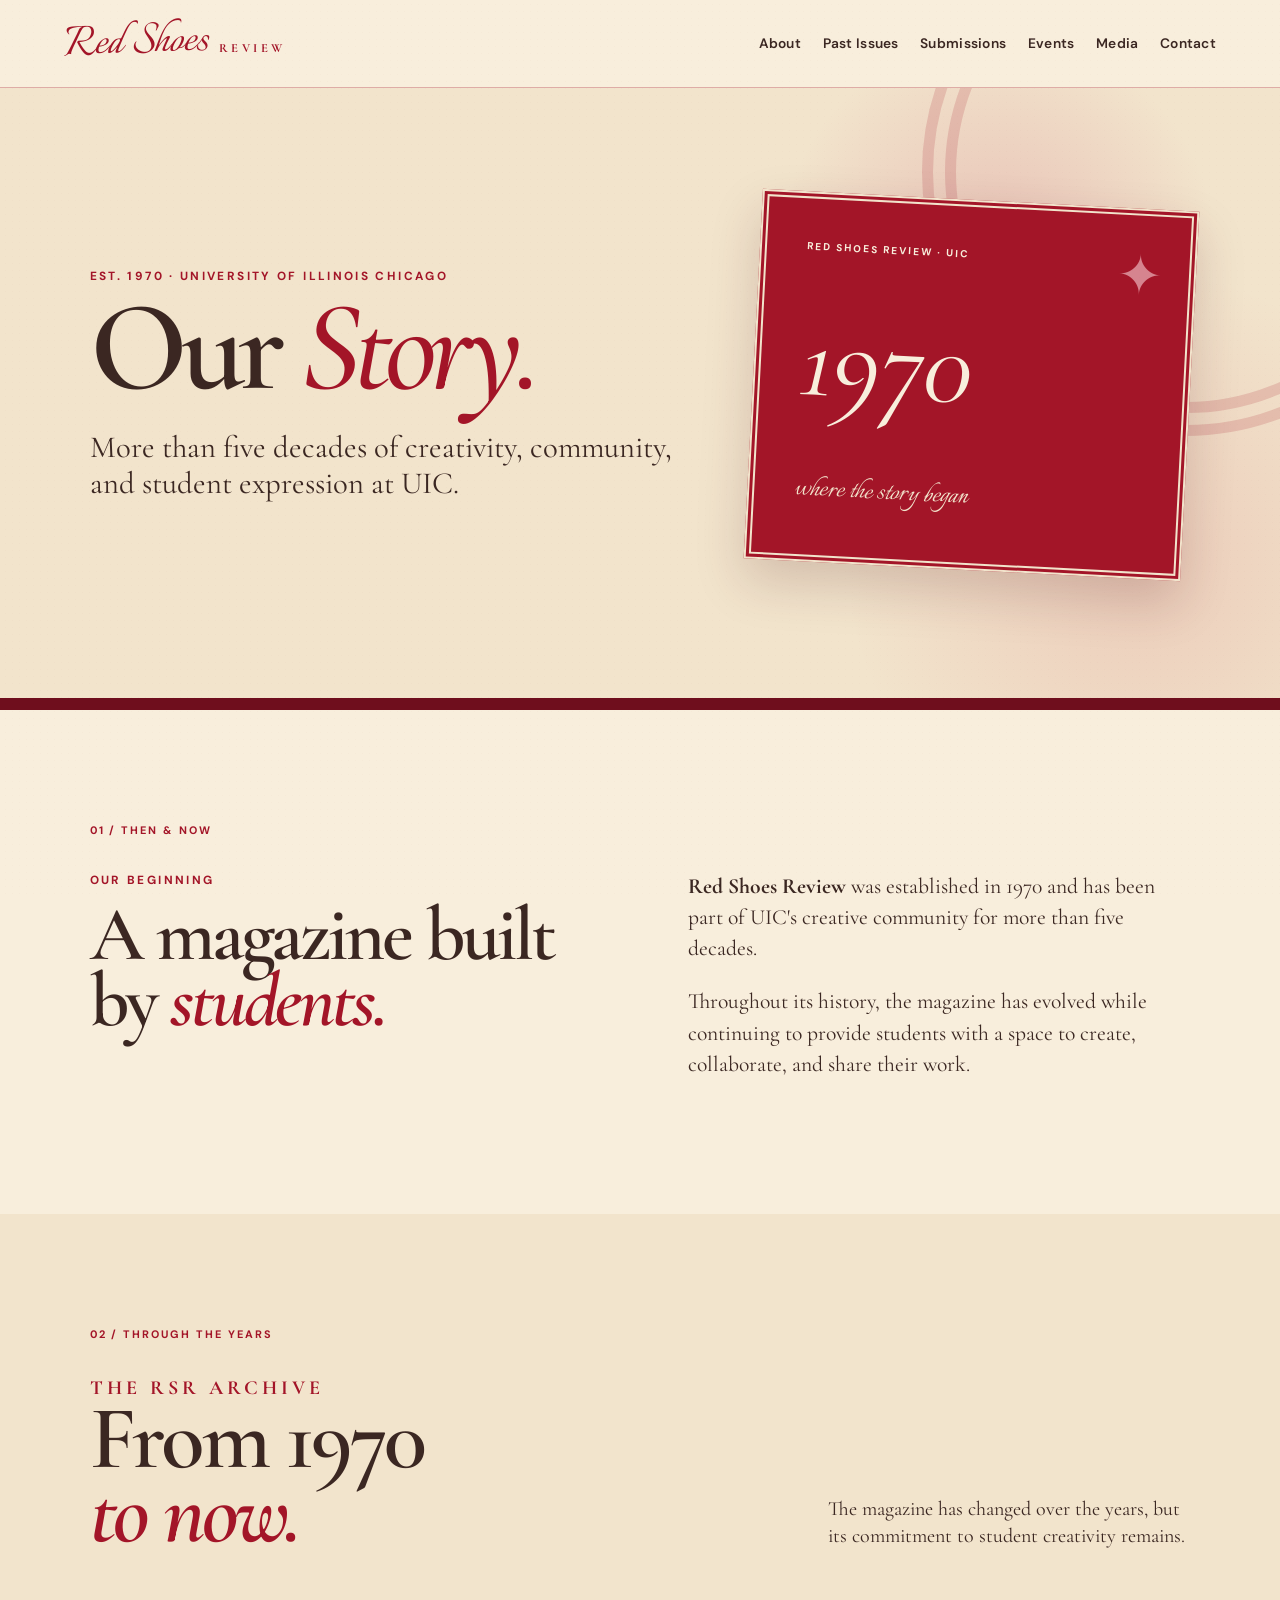
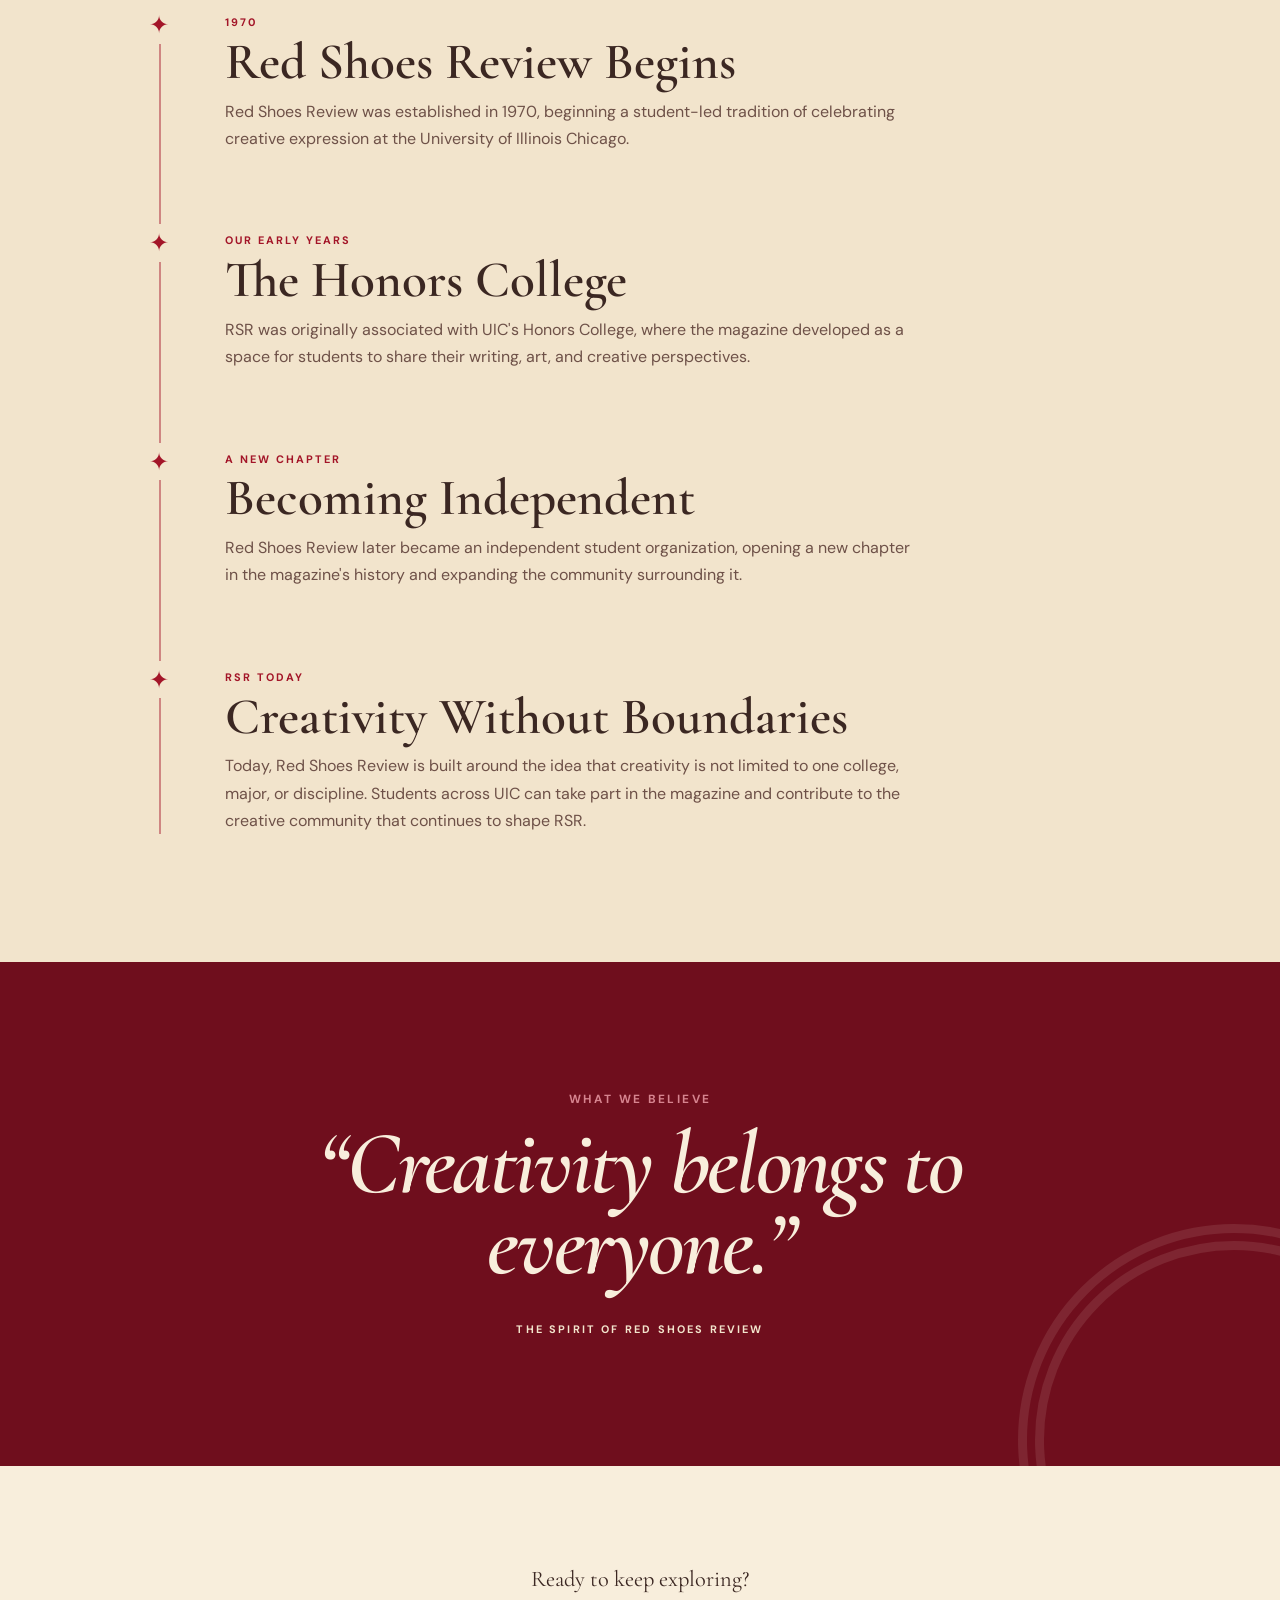
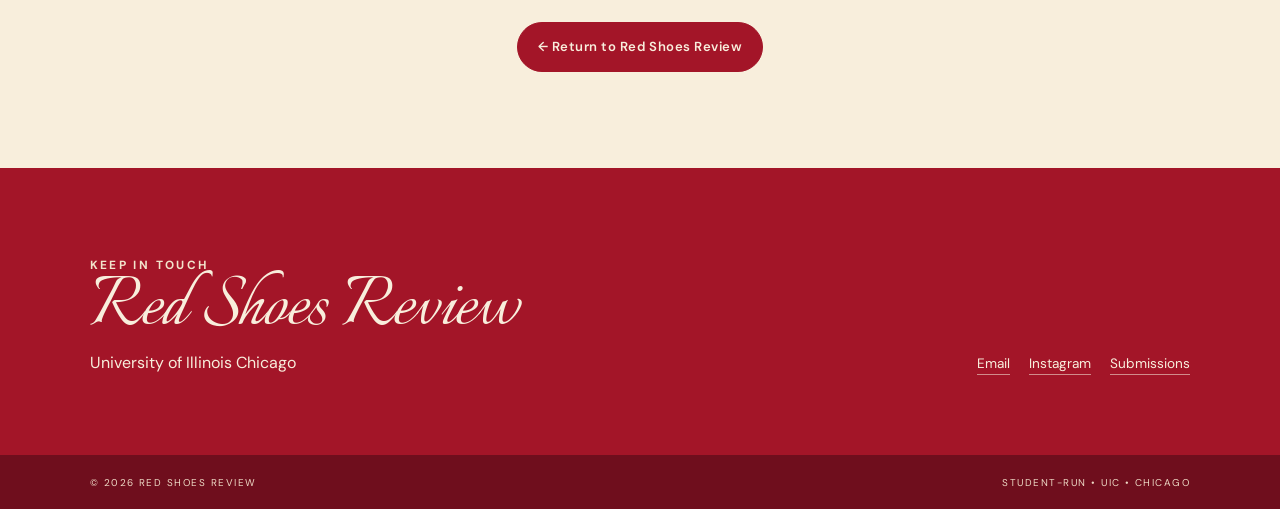
==== story.html @ 0aea09d3 "Add story.html with complete page structure This file contains the complete HTML structure for the '" ====
<!doctype html>
<html lang="en">
<head>
  <meta charset="utf-8" />
  <meta name="viewport" content="width=device-width, initial-scale=1" />

  <meta
    name="description"
    content="The story of Red Shoes Review, UIC's student literary and arts magazine."
  />

  <title>Our Story | Red Shoes Review</title>

  <link rel="preconnect" href="https://fonts.googleapis.com">
  <link rel="preconnect" href="https://fonts.gstatic.com" crossorigin>

  <link
    href="https://fonts.googleapis.com/css2?family=Cormorant+Garamond:ital,wght@0,500;0,600;0,700;1,600&family=DM+Sans:wght@400;500;600&family=Italianno&display=swap"
    rel="stylesheet"
  >

  <style>

    :root {
      --cream: #f2e4cc;
      --cream-light: #f8eedc;
      --cream-deep: #dfc8a7;

      --red: #a31528;
      --red-bright: #bf2037;
      --red-dark: #6f0e1d;

      --pink: #d6848f;
      --rose: #b84d60;

      --brown: #3b2722;
      --brown-soft: #6e5148;

      --line: rgba(59,39,34,.28);
      --shadow: rgba(77,20,27,.18);
    }


    * {
      box-sizing: border-box;
    }


    html {
      scroll-behavior: smooth;
    }


    body {
      margin: 0;
      color: var(--brown);
      background: var(--cream-light);
      font-family: "DM Sans", Arial, sans-serif;
      line-height: 1.55;
    }


    /* PAPER TEXTURE */

    body::before {
      content: "";
      position: fixed;
      inset: 0;
      z-index: 100;
      pointer-events: none;
      opacity: .12;

      background-image:
        radial-gradient(rgba(74,46,35,.35) .45px, transparent .45px),
        radial-gradient(rgba(120,40,45,.16) .55px, transparent .55px);

      background-size: 4px 4px, 7px 7px;
      background-position: 0 0, 2px 1px;
      mix-blend-mode: multiply;
    }


    a {
      color: inherit;
    }


    /* HEADER */

    .site-header {
      position: sticky;
      top: 0;
      z-index: 50;

      min-height: 88px;
      padding: 14px 5vw;

      display: flex;
      justify-content: space-between;
      align-items: center;
      gap: 2rem;

      background: rgba(248,238,220,.96);
      border-bottom: 1px solid rgba(163,21,40,.3);

      backdrop-filter: blur(10px);
    }


    .logo {
      text-decoration: none;

      display: flex;
      align-items: baseline;
      gap: .6rem;

      color: var(--red);
    }


    .logo-script {
      font-family: "Italianno", cursive;
      font-size: 3.25rem;
      line-height: .7;
      transform: rotate(-2deg);
    }


    .logo-small {
      font-family: "Cormorant Garamond", serif;
      font-size: .78rem;
      font-weight: 700;
      letter-spacing: .28em;
    }


    .nav {
      display: flex;
      gap: 1.35rem;
      align-items: center;
    }


    .nav a {
      text-decoration: none;
      font-size: .86rem;
      font-weight: 600;
      letter-spacing: .02em;
    }


    .nav a:hover {
      color: var(--red);
    }


    .menu-toggle {
      display: none;
      border: 0;
      background: none;
      color: var(--red);
      font-size: 1.6rem;
    }


    /* HERO */

    .story-hero {
      position: relative;
      overflow: hidden;

      min-height: 610px;
      padding: 7rem 7vw 8rem;

      display: grid;
      grid-template-columns: 1fr .75fr;
      align-items: center;
      gap: 5rem;

      background:
        radial-gradient(
          circle at 78% 27%,
          rgba(214,132,143,.36),
          transparent 20%
        ),
        radial-gradient(
          circle at 89% 78%,
          rgba(191,32,55,.12),
          transparent 24%
        ),
        var(--cream);

      border-bottom: 12px solid var(--red-dark);
    }


    .story-hero::before {
      content: "";
      position: absolute;

      width: 460px;
      height: 460px;

      right: -170px;
      top: -180px;

      border: 34px double rgba(163,21,40,.16);
      border-radius: 50%;
    }


    .eyebrow {
      margin: 0 0 .8rem;

      color: var(--red);

      font-size: .74rem;
      font-weight: 700;
      letter-spacing: .2em;
      text-transform: uppercase;
    }


    .story-hero h1 {
      margin: 0;

      max-width: 700px;

      font-family: "Cormorant Garamond", serif;
      font-size: clamp(5rem, 10vw, 9rem);
      font-weight: 600;

      line-height: .78;
      letter-spacing: -.055em;

      color: var(--brown);
    }


    .story-hero h1 em {
      color: var(--red);
      font-weight: 500;
    }


    .hero-intro {
      max-width: 620px;
      margin: 2rem 0 0;

      font-family: "Cormorant Garamond", serif;
      font-size: clamp(1.35rem, 2.4vw, 2rem);

      line-height: 1.2;
    }


    /* HERO DECORATION */

    .story-card {
      position: relative;

      min-height: 370px;
      padding: 2.5rem;

      display: flex;
      flex-direction: column;
      justify-content: space-between;

      background: var(--red);

      color: var(--cream-light);

      border: 7px double var(--cream);

      box-shadow: 0 22px 50px var(--shadow);

      transform: rotate(3deg);
    }


    .story-card::before {
      content: "✦";

      position: absolute;
      right: 1.7rem;
      top: 1.2rem;

      color: var(--pink);

      font-size: 3.4rem;
    }


    .story-card-small {
      font-size: .63rem;
      font-weight: 700;

      letter-spacing: .2em;
      text-transform: uppercase;
    }


    .story-card-year {
      margin: auto 0;

      font-family: "Cormorant Garamond", serif;
      font-size: 7rem;
      font-style: italic;

      line-height: .8;
    }


    .story-card-note {
      font-family: "Italianno", cursive;
      font-size: 2rem;

      color: var(--cream);
    }


    /* INTRO */

    .intro-section {
      padding: 7rem 7vw;

      background: var(--cream-light);
    }


    .section-label {
      margin-bottom: 2rem;

      color: var(--red);

      font-size: .68rem;
      font-weight: 700;
      letter-spacing: .18em;
    }


    .intro-grid {
      display: grid;
      grid-template-columns: 1fr 1fr;
      gap: 6rem;
    }


    .intro-grid h2 {
      margin: 0;

      font-family: "Cormorant Garamond", serif;
      font-size: clamp(3.2rem, 6vw, 6.5rem);

      line-height: .86;
      font-weight: 600;
      letter-spacing: -.04em;

      color: var(--brown);
    }


    .intro-grid h2 em {
      color: var(--red);
    }


    .intro-copy {
      max-width: 620px;

      font-family: "Cormorant Garamond", serif;
      font-size: 1.35rem;

      line-height: 1.45;
    }


    .intro-copy p:first-child {
      margin-top: 0;
    }


    /* TIMELINE */

    .timeline-section {
      padding: 7rem 7vw 8rem;

      background: var(--cream);
    }


    .timeline-heading {
      display: grid;
      grid-template-columns: 1fr .55fr;
      gap: 5rem;

      align-items: end;

      margin-bottom: 4rem;
    }


    .timeline-heading h2 {
      margin: 0;

      font-family: "Cormorant Garamond", serif;
      font-size: clamp(3.6rem, 7vw, 7rem);

      font-weight: 600;
      line-height: .83;
      letter-spacing: -.04em;
    }


    .timeline-heading h2 em {
      color: var(--red);
    }


    .timeline-heading p {
      margin: 0;

      font-family: "Cormorant Garamond", serif;
      font-size: 1.25rem;

      line-height: 1.35;
    }


    .timeline {
      max-width: 1000px;
      margin: 0 auto;
    }


    .timeline-item {
      position: relative;

      margin-left: 1.2rem;
      padding: 0 0 5rem 4rem;

      border-left: 2px solid rgba(163,21,40,.45);
    }


    .timeline-item:last-child {
      padding-bottom: 0;
    }


    .timeline-item::before {
      content: "✦";

      position: absolute;
      left: -16px;
      top: -8px;

      padding: 0 4px;

      background: var(--cream);
      color: var(--red);

      font-size: 1.5rem;
    }


    .year {
      margin: 0 0 .5rem;

      color: var(--red);

      font-size: .68rem;
      font-weight: 700;
      letter-spacing: .18em;

      text-transform: uppercase;
    }


    .timeline-item h3 {
      margin: 0 0 .8rem;

      font-family: "Cormorant Garamond", serif;
      font-size: clamp(2.4rem, 4vw, 4rem);

      font-weight: 600;
      line-height: .9;

      color: var(--brown);
    }


    .timeline-item p:not(.year) {
      max-width: 700px;
      margin: 0;

      font-size: 1rem;
      line-height: 1.7;

      color: var(--brown-soft);
    }


    /* BELIEF */

    .belief {
      position: relative;
      overflow: hidden;

      padding: 8rem 8vw;

      text-align: center;

      background: var(--red-dark);
      color: var(--cream-light);
    }


    .belief::after {
      content: "";

      position: absolute;

      width: 380px;
      height: 380px;

      right: -170px;
      bottom: -190px;

      border: 26px double rgba(242,228,204,.11);
      border-radius: 50%;

      pointer-events: none;
    }


    .belief .eyebrow {
      color: var(--pink);
    }


    .belief blockquote {
      max-width: 900px;
      margin: 1rem auto 0;

      font-family: "Cormorant Garamond", serif;
      font-size: clamp(3rem, 7vw, 6.8rem);

      font-weight: 600;
      font-style: italic;

      line-height: .9;
      letter-spacing: -.03em;
    }


    .belief span {
      display: block;

      margin-top: 2.2rem;

      color: var(--cream);

      font-size: .68rem;
      font-weight: 700;
      letter-spacing: .2em;

      text-transform: uppercase;
    }


    /* RETURN */

    .return-section {
      padding: 6rem 7vw;

      text-align: center;

      background: var(--cream-light);
    }


    .return-section p {
      margin: 0 0 1.6rem;

      font-family: "Cormorant Garamond", serif;
      font-size: 1.4rem;
    }


    .button {
      display: inline-block;

      padding: .88rem 1.25rem;

      border: 1px solid var(--red);
      border-radius: 999px;

      background: var(--red);
      color: var(--cream-light);

      text-decoration: none;

      font-size: .82rem;
      font-weight: 600;
      letter-spacing: .04em;

      transition: .2s ease;
    }


    .button:hover {
      background: var(--red-dark);
      border-color: var(--red-dark);

      transform: translateY(-2px);
    }


    /* CONTACT */

    .contact-section {
      padding: 5rem 7vw;

      display: flex;
      justify-content: space-between;
      align-items: end;

      gap: 4rem;

      background: var(--red);
      color: var(--cream-light);
    }


    .contact-section .eyebrow {
      color: var(--cream);
    }


    .contact-section h2 {
      margin: 0;

      font-family: "Italianno", cursive;
      font-size: 5.3rem;

      font-weight: 400;
      line-height: .8;
    }


    .contact-section p {
      margin: .5rem 0 0;
    }


    .contact-links {
      display: flex;
      gap: 1.2rem;
      flex-wrap: wrap;
    }


    .contact-links a {
      color: var(--cream-light);

      text-decoration: none;

      border-bottom: 1px solid rgba(248,238,220,.55);

      font-size: .85rem;
    }


    footer {
      display: flex;
      justify-content: space-between;

      gap: 1rem;

      padding: 1.2rem 7vw;

      background: var(--red-dark);
      color: #edd9c5;

      font-size: .62rem;
      letter-spacing: .15em;
    }


    /* MOBILE */

    @media (max-width: 950px) {

      .menu-toggle {
        display: block;
      }


      .nav {
        display: none;

        position: absolute;

        top: 100%;
        left: 0;
        right: 0;

        padding: 1.2rem 5vw 1.6rem;

        background: var(--cream-light);

        border-bottom: 1px solid rgba(163,21,40,.22);

        flex-direction: column;
        align-items: flex-start;
      }


      .nav.open {
        display: flex;
      }


      .story-hero {
        grid-template-columns: 1fr;

        gap: 3rem;

        padding-top: 5rem;
      }


      .story-card {
        max-width: 520px;
        width: 100%;

        transform: none;
      }


      .intro-grid,
      .timeline-heading {
        grid-template-columns: 1fr;

        gap: 2rem;
      }

    }


    @media (max-width: 620px) {

      .site-header {
        min-height: 74px;
      }


      .logo-script {
        font-size: 2.65rem;
      }


      .logo-small {
        display: none;
      }


      .story-hero {
        min-height: auto;

        padding: 4.5rem 6vw 6rem;
      }


      .story-hero h1 {
        font-size: clamp(4.5rem, 21vw, 7rem);
      }


      .story-card {
        min-height: 300px;
      }


      .story-card-year {
        font-size: 5rem;
      }


      .intro-section,
      .timeline-section {
        padding: 5rem 6vw;
      }


      .timeline-item {
        margin-left: .5rem;
        padding-left: 2rem;
      }


      .belief {
        padding: 6rem 6vw;
      }


      .contact-section,
      footer {
        flex-direction: column;
        align-items: flex-start;
      }


      .contact-section h2 {
        font-size: 4.2rem;
      }

    }

  </style>

</head>


<body>


  <!-- HEADER -->

  <header class="site-header">

    <a class="logo" href="index.html" aria-label="Red Shoes Review home">
      <span class="logo-script">Red Shoes</span>
      <span class="logo-small">REVIEW</span>
    </a>


    <button
      class="menu-toggle"
      aria-label="Open navigation"
      aria-expanded="false"
    >
      ☰
    </button>


    <nav class="nav" aria-label="Main navigation">

      <a href="index.html#about">About</a>

      <a href="index.html#issues">Past Issues</a>

      <a href="index.html#submissions">Submissions</a>

      <a href="index.html#events">Events</a>

      <a href="index.html#media">Media</a>

      <a href="index.html#contact">Contact</a>

    </nav>

  </header>



  <main>


    <!-- HERO -->

    <section class="story-hero">

      <div>

        <p class="eyebrow">
          EST. 1970 · UNIVERSITY OF ILLINOIS CHICAGO
        </p>

        <h1>
          Our <em>Story.</em>
        </h1>

        <p class="hero-intro">
          More than five decades of creativity, community,
          and student expression at UIC.
        </p>

      </div>


      <div class="story-card" aria-hidden="true">

        <span class="story-card-small">
          RED SHOES REVIEW · UIC
        </span>

        <div class="story-card-year">
          1970
        </div>

        <span class="story-card-note">
          where the story began
        </span>

      </div>

    </section>



    <!-- INTRO -->

    <section class="intro-section">

      <div class="section-label">
        01 / THEN & NOW
      </div>


      <div class="intro-grid">

        <div>

          <p class="eyebrow">
            OUR BEGINNING
          </p>

          <h2>
            A magazine built by
            <em>students.</em>
          </h2>

        </div>


        <div class="intro-copy">

          <p>
            <strong>Red Shoes Review</strong> was established in
            1970 and has been part of UIC's creative community
            for more than five decades.
          </p>

          <p>
            Throughout its history, the magazine has evolved
            while continuing to provide students with a space
            to create, collaborate, and share their work.
          </p>

        </div>

      </div>

    </section>



    <!-- TIMELINE -->

    <section class="timeline-section">


      <div class="section-label">
        02 / THROUGH THE YEARS
      </div>


      <div class="timeline-heading">

        <div>

          <p class="eyebrow">
            THE RSR ARCHIVE
          </p>

          <h2>
            From 1970<br>
            <em>to now.</em>
          </h2>

        </div>


        <p>
          The magazine has changed over the years,
          but its commitment to student creativity remains.
        </p>

      </div>



      <div class="timeline">


        <article class="timeline-item">

          <p class="year">
            1970
          </p>

          <h3>
            Red Shoes Review Begins
          </h3>

          <p>
            Red Shoes Review was established in 1970, beginning
            a student-led tradition of celebrating creative
            expression at the University of Illinois Chicago.
          </p>

        </article>



        <article class="timeline-item">

          <p class="year">
            OUR EARLY YEARS
          </p>

          <h3>
            The Honors College
          </h3>

          <p>
            RSR was originally associated with UIC's Honors College,
            where the magazine developed as a space for students
            to share their writing, art, and creative perspectives.
          </p>

        </article>



        <article class="timeline-item">

          <p class="year">
            A NEW CHAPTER
          </p>

          <h3>
            Becoming Independent
          </h3>

          <p>
            Red Shoes Review later became an independent student
            organization, opening a new chapter in the magazine's
            history and expanding the community surrounding it.
          </p>

        </article>



        <article class="timeline-item">

          <p class="year">
            RSR TODAY
          </p>

          <h3>
            Creativity Without Boundaries
          </h3>

          <p>
            Today, Red Shoes Review is built around the idea that
            creativity is not limited to one college, major, or
            discipline. Students across UIC can take part in the
            magazine and contribute to the creative community that
            continues to shape RSR.
          </p>

        </article>


      </div>

    </section>



    <!-- BELIEF -->

    <section class="belief">

      <p class="eyebrow">
        WHAT WE BELIEVE
      </p>

      <blockquote>
        “Creativity belongs to everyone.”
      </blockquote>

      <span>
        THE SPIRIT OF RED SHOES REVIEW
      </span>

    </section>



    <!-- RETURN -->

    <section class="return-section">

      <p>
        Ready to keep exploring?
      </p>

      <a class="button" href="index.html">
        ← Return to Red Shoes Review
      </a>

    </section>



    <!-- CONTACT -->

    <section class="contact-section">

      <div>

        <p class="eyebrow">
          KEEP IN TOUCH
        </p>

        <h2>
          Red Shoes Review
        </h2>

        <p>
          University of Illinois Chicago
        </p>

      </div>


      <div class="contact-links">

        <a href="mailto:UIC.redshoes@gmail.com">
          Email
        </a>

        <a
          href="https://www.instagram.com/redshoesreview/"
          target="_blank"
          rel="noopener noreferrer"
        >
          Instagram
        </a>

        <a href="index.html#submissions">
          Submissions
        </a>

      </div>

    </section>


  </main>



  <footer>

    <span>
      © 2026 RED SHOES REVIEW
    </span>

    <span>
      STUDENT-RUN • UIC • CHICAGO
    </span>

  </footer>



  <script>

    const toggle = document.querySelector('.menu-toggle');
    const nav = document.querySelector('.nav');


    if (toggle && nav) {

      toggle.addEventListener('click', () => {

        const open = nav.classList.toggle('open');

        toggle.setAttribute(
          'aria-expanded',
          String(open)
        );

      });


      nav.querySelectorAll('a').forEach(link =>

        link.addEventListener('click', () => {

          nav.classList.remove('open');

          toggle.setAttribute(
            'aria-expanded',
            'false'
          );

        })

      );

    }

  </script>


</body>
</html>
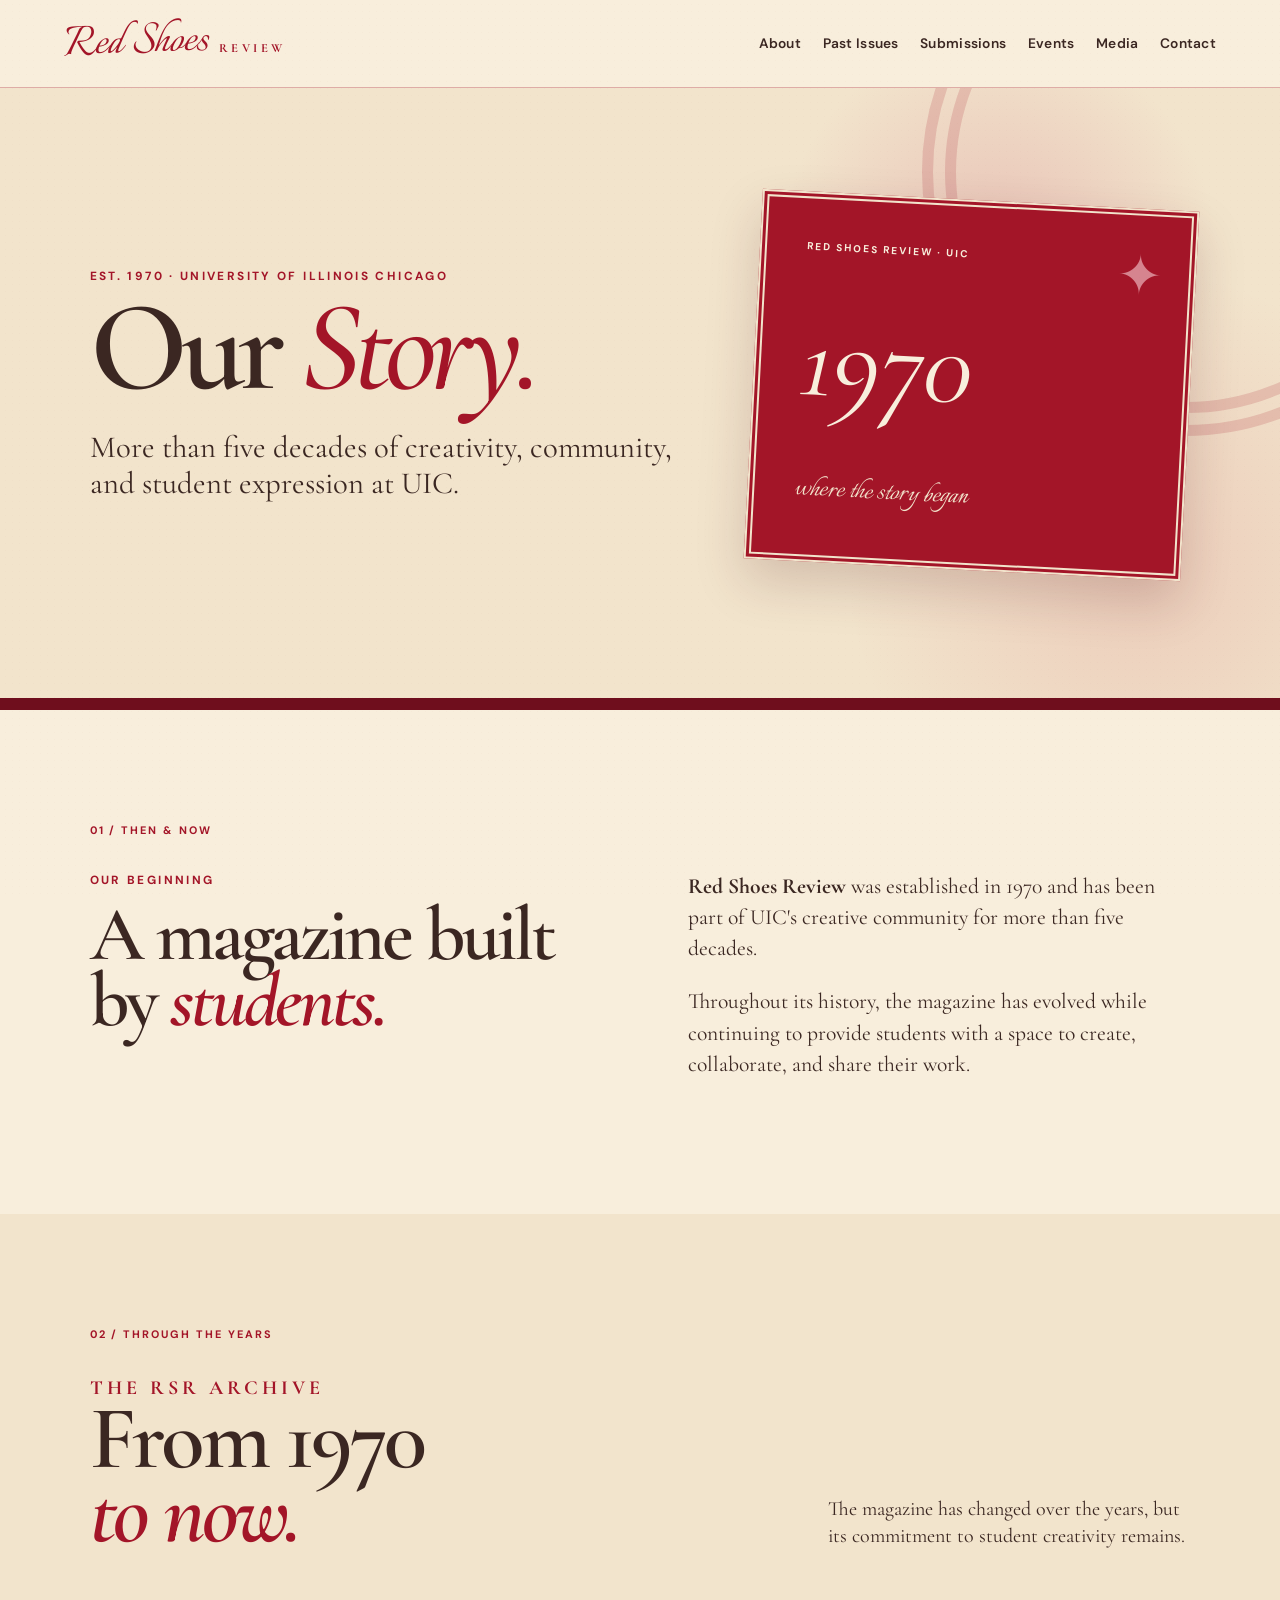
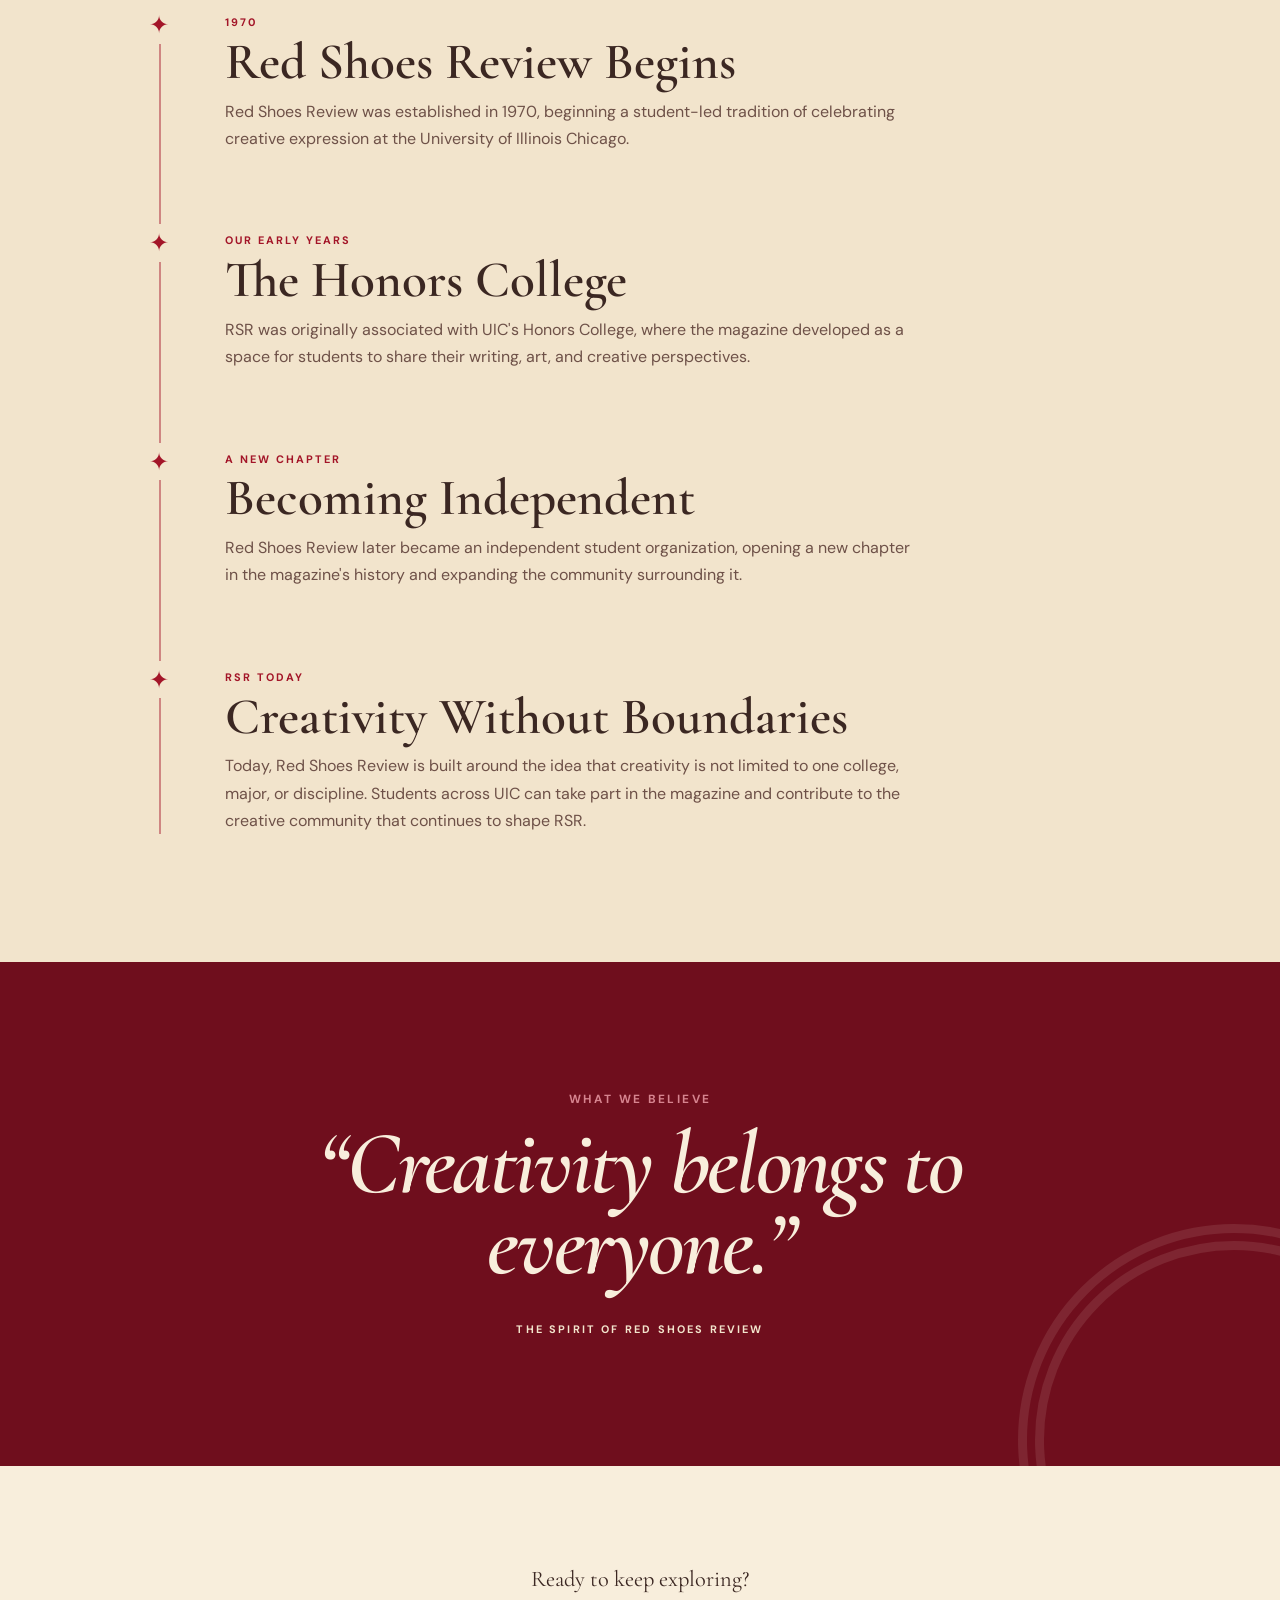
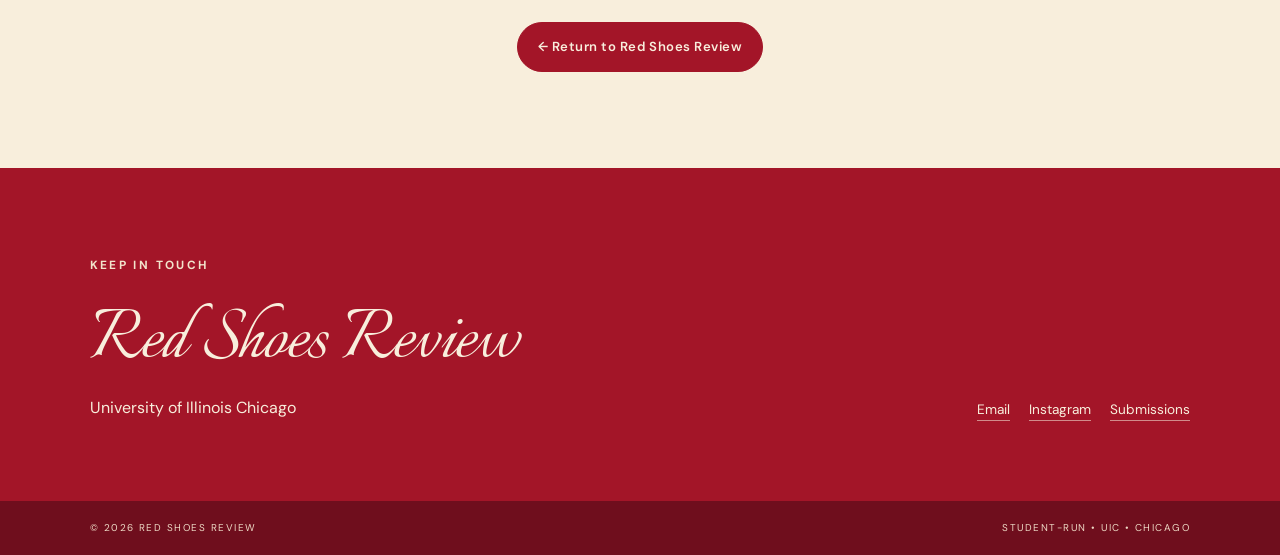
==== commit 1165fc87: "Update story.html" ====
--- a/story.html
+++ b/story.html
@@ -1120,23 +1120,25 @@
 
     <!-- CONTACT -->
 
-    <section class="contact-section">
-
-      <div>
-
-        <p class="eyebrow">
-          KEEP IN TOUCH
-        </p>
-
-        <h2>
-          Red Shoes Review
-        </h2>
-
-        <p>
-          University of Illinois Chicago
-        </p>
-
-      </div>
+    
+<section class="contact-section">
+
+  <div>
+
+    <p class="eyebrow">
+      KEEP IN TOUCH
+    </p>
+
+    <h2 style="margin-top: 20px; line-height: 1.1;">
+      Red Shoes Review
+    </h2>
+
+    <p>
+      University of Illinois Chicago
+    </p>
+
+  </div>
+
 
 
       <div class="contact-links">
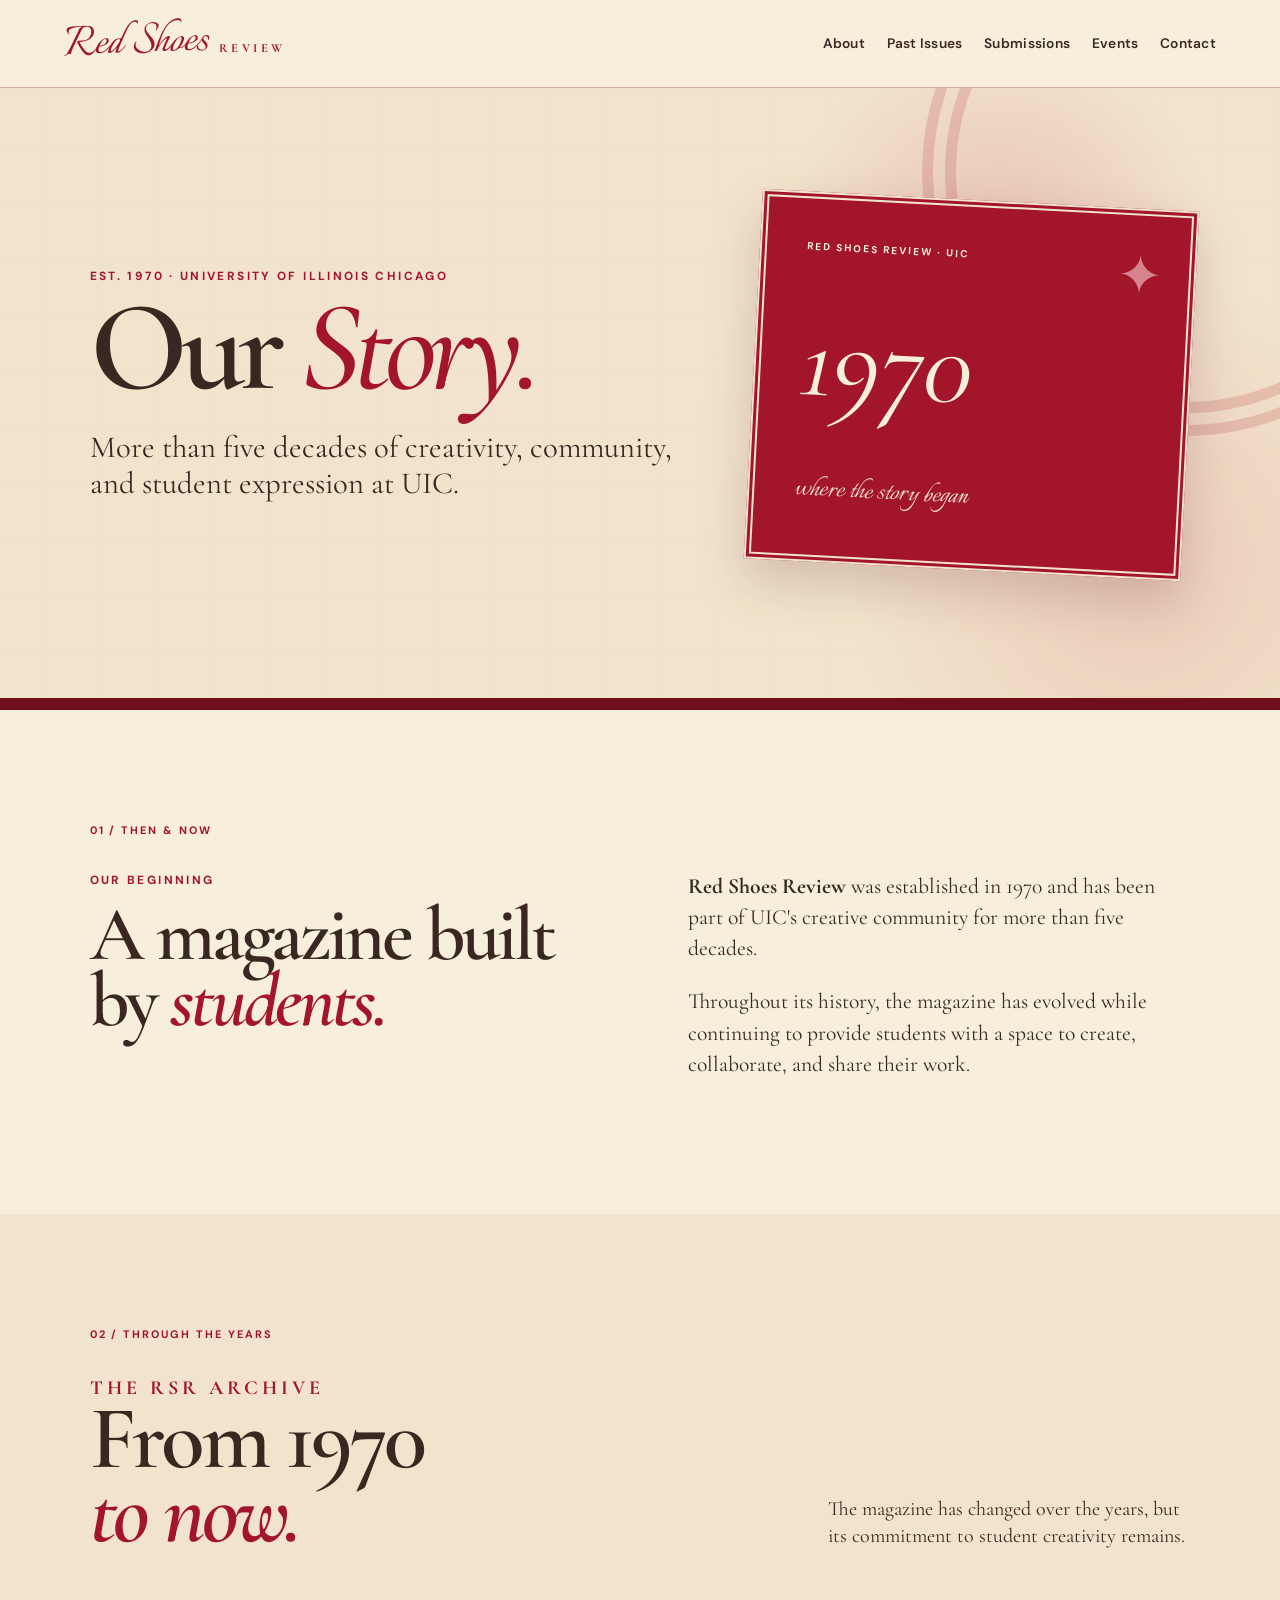
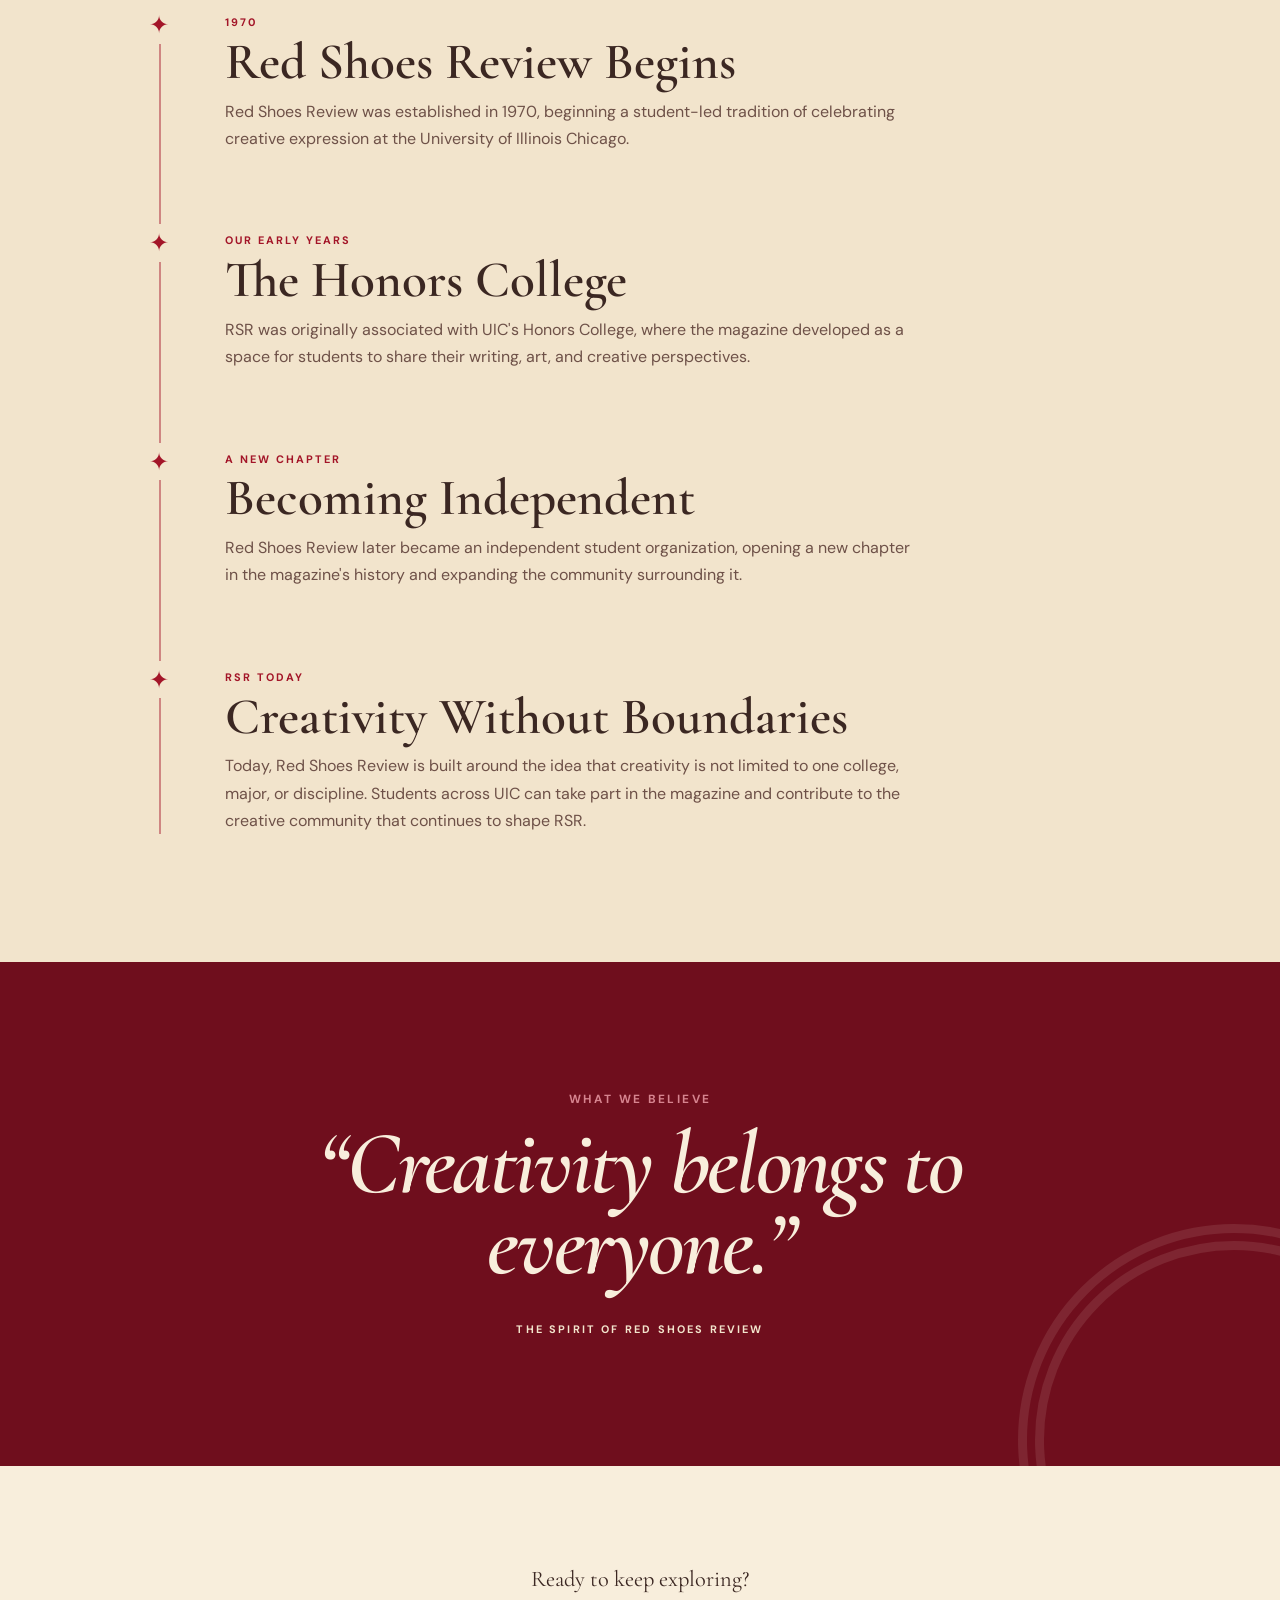
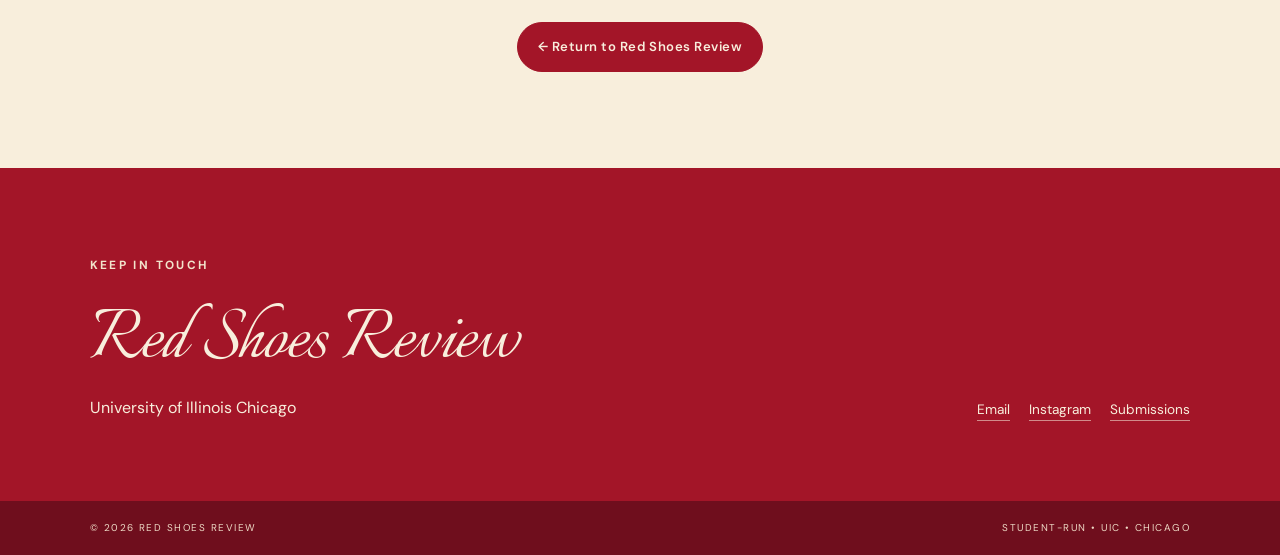
==== commit 45c6b938: "Update story.html" ====
--- a/story.html
+++ b/story.html
@@ -855,8 +855,6 @@
 
       <a href="index.html#events">Events</a>
 
-      <a href="index.html#media">Media</a>
-
       <a href="index.html#contact">Contact</a>
 
     </nav>
